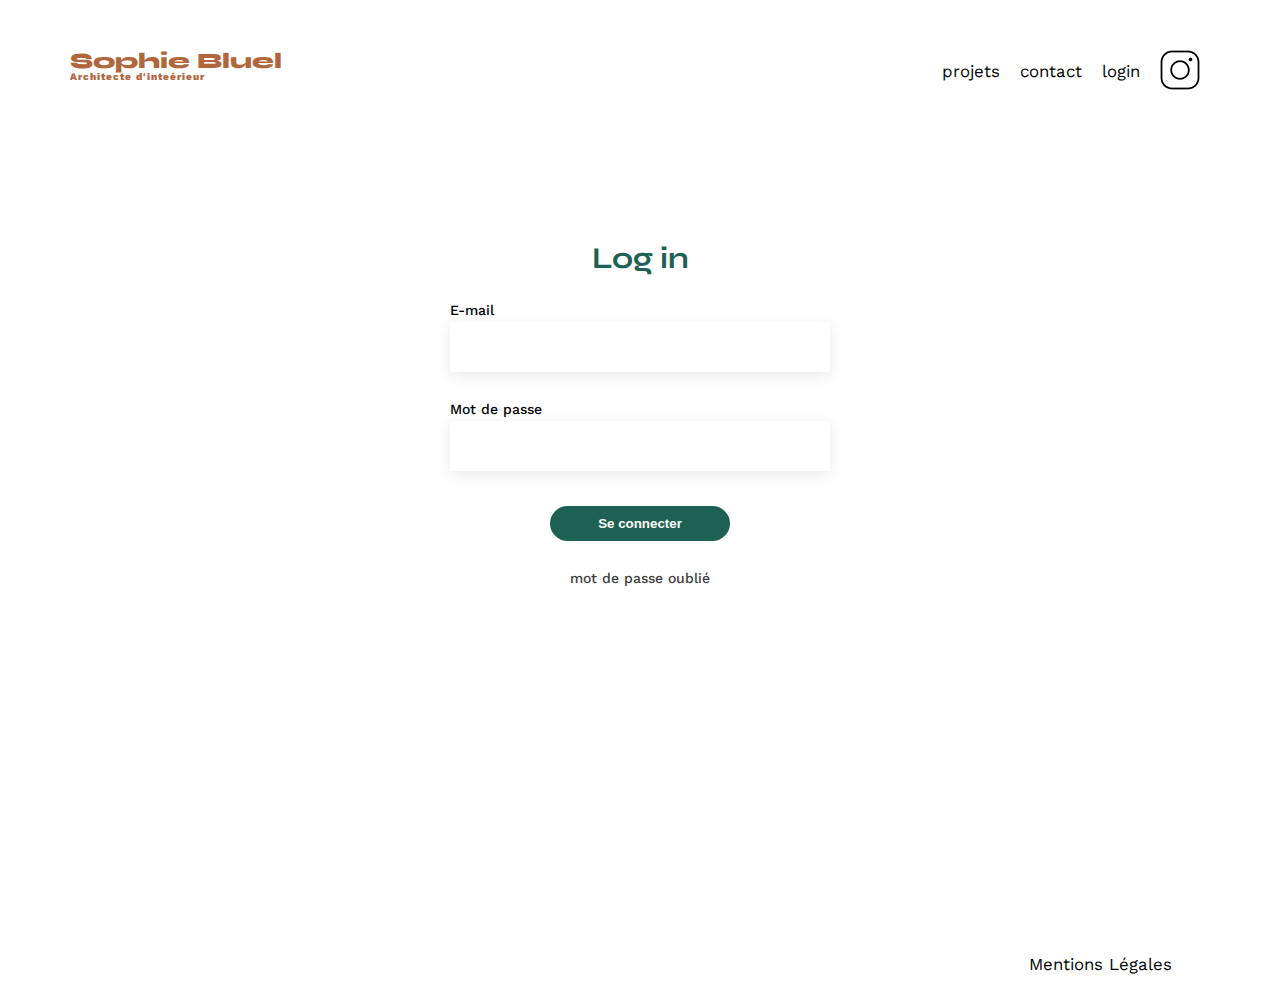
==== FrontEnd/login.html @ 2159359e "login_integration" ====
<!DOCTYPE html>
<html lang="fr">
<head>
    <meta charset="UTF-8">
    <title>Sophie Bluel - Architecte d'intérieur</title>
    <meta name="viewport" content="width=device-width, initial-scale=1.0">
    <link rel="preconnect" href="https://fonts.googleapis.com">
    <link rel="preconnect" href="https://fonts.gstatic.com" crossorigin>
    <link href="https://fonts.googleapis.com/css2?family=Syne:wght@700;800&family=Work+Sans&display=swap" rel="stylesheet">
    <meta name="description" content="">
    <link rel="stylesheet" href="./assets/style.css">
    <link rel="stylesheet" href="./assets/frontstyle.css">
</head>
<body>
<header>
    <h1>Sophie Bluel <span>Architecte d'inteérieur</span></h1>
    <nav>
        <ul>
            <li>projets</li>
            <li>contact</li>
            <li>login</li>
            <li><img src="./assets/icons/instagram.png" alt="Instagram"></li>
        </ul>
    </nav>
</header>
<main>
    <div class="login-form">
        <div class="title"><h2>Log in</h2></div>
        <form action="">
            <div class="form-control">
                <label for="email">E-mail</label>
                <input type="email" name="email" id="email">
            </div>
            <div class="form-control">
                <label for="password">Mot de passe</label>
                <input type="password" name="password" id="password">
            </div>
            <button type="submit">Se connecter</button>
        </form>
        <div class="reset"><a href="#">mot de passe oublié</a></div>
    </div>
</main>

<footer>
    <nav>
        <ul>
            <li>Mentions Légales</li>
        </ul>
    </nav>
</footer>
</body>
</html>
---- FrontEnd/assets/style.css ----
/* http://meyerweb.com/eric/tools/css/reset/
   v2.0 | 20110126
   License: none (public domain)
*/

*{
	box-sizing: border-box;
}

html, body, div, span, applet, object, iframe,
h1, h2, h3, h4, h5, h6, p, blockquote, pre,
a, abbr, acronym, address, big, cite, code,
del, dfn, em, img, ins, kbd, q, s, samp,
small, strike, strong, sub, sup, tt, var,
b, u, i, center,
dl, dt, dd, ol, ul, li,
fieldset, form, label, legend,
table, caption, tbody, tfoot, thead, tr, th, td,
article, aside, canvas, details, embed,
figure, figcaption, footer, header, hgroup,
menu, nav, output, ruby, section, summary,
time, mark, audio, video {
	margin: 0;
	padding: 0;
	border: 0;
	font-size: 100%;
	font: inherit;
	vertical-align: baseline;
}
/* HTML5 display-role reset for older browsers */
article, aside, details, figcaption, figure,
footer, header, hgroup, menu, nav, section {
	display: block;
}
body {
	line-height: 1;
}
ol, ul {
	list-style: none;
}
blockquote, q {
	quotes: none;
}
blockquote:before, blockquote:after,
q:before, q:after {
	content: '';
	content: none;
}
table {
	border-collapse: collapse;
	border-spacing: 0;
}
/** end reset css**/
body {
	max-width: 1140px;
	margin:auto;
	font-family: 'Work Sans' ;
	font-size: 14px;
}
header {
	display: flex;
	justify-content: space-between;
	margin: 50px 0
}
section {
	margin: 50px 0
}

h1{
	display: flex;
	flex-direction: column;
	font-family: 'Syne';
	font-size: 22px;
	font-weight: 800;
	color: #B1663C
}

h1 > span {
	font-family: 'Work Sans';
	font-size:10px;
	letter-spacing: 0.1em;
;
}

h2{
	font-family: 'Syne';
	font-weight: 700;
	font-size: 30px;
	color: #1D6154;
}
nav ul {
	display: flex;
	align-items: center;
	list-style-type: none;

}
nav li {
	padding: 0 10px;
	font-size: 1.2em;
}

li:hover {
	color: #B1663C;
}
#introduction {
	display: flex;
	align-items: center;
}
#introduction figure {
	flex: 1;
}
#introduction img {
	display: block;
	margin: auto;
	width: 80%;
}

#introduction article {
	flex: 1;
}
#introduction h2 {
	margin-bottom: 1em;
}

#introduction p {
	margin-bottom: 0.5em;
}
#portfolio h2 {
	text-align: center;
	margin-bottom: 1em;
}

.filtres {
	width: 100%;
	display: flex;
	flex-flow: row nowrap;
	justify-content: center;
	margin-bottom: 50px;
}
.filtres a {
	text-decoration: none;
}
.filtre {
	min-width: 100px;
	font-family: 'Syne';
	padding: 10px 15px 10px 15px;
	font-size: 16px;
	font-weight: 700;
	text-align: center;
	border: 1px solid #1D6154;
	background-color: white;
	color: #1D6154;
	margin-right: 15px;
	border-radius: 25px;
	cursor: pointer;
}

.active {
	background-color: #1D6154;
	color: white;
}

.gallery {
	width: 100%;
	display: grid;
	grid-template-columns: 1fr 1fr 1fr;
	grid-column-gap: 20px;
	grid-row-gap: 20px;
}

.gallery img {
	width: 100%;

}
#contact {
	width: 50%;
margin: auto;
}
#contact > * {
	text-align: center;

}
#contact h2{
	margin-bottom: 20px;
}
#contact form {
	text-align: left;
	margin-top:30px;
	display: flex;
	flex-direction: column;
}

#contact input {
	height: 50px;
	font-size: 1.2em;
	border: none;
	box-shadow: 0px 4px 14px rgba(0, 0, 0, 0.09);
}
#contact label {
	margin: 2em 0 1em 0;
}
#contact textarea {
	border: none;
	box-shadow: 0px 4px 14px rgba(0, 0, 0, 0.09);
}

input[type="submit"]{
	font-family: 'Syne';
	font-weight: 700;
	color: white;
	background-color: #1D6154;
	margin : 2em auto ;
	width: 180px;
	text-align: center;
	border-radius: 60px ;
}

footer nav ul {
	display: flex;
	justify-content: flex-end;
	margin: 2em
}
---- FrontEnd/assets/frontstyle.css ----
main {
    padding: 100px 0 350px 0;
}

.login-form {
    margin: auto;
}
.title h2 {
    text-align: center;
}
.login-form div {
    margin: auto;
    font-weight: 500;
}

.login-form input {
    width: 380px;
    height: 50px;
    margin-top: 5px;
    border: none;
    box-shadow: 0px 4px 14px rgba(0, 0, 0, 0.09);
}

.form-control {
    padding-top: 30px;
    display: flex;
    flex-flow: column nowrap;
}


form {
    display:flex;
    flex-flow: column nowrap;
    justify-content: space-between;

}

form button {
    width: 180px;
    height: 35px;
    margin: auto;
    border-radius: 25px;
    background-color: #1D6154;
    font-weight: 700;
    color: white;
    border: none;
    margin-top: 35px;
}

.reset {
    margin: auto;
    padding-top: 30px;
    text-align: center;
}

.reset a {
    text-decoration: none;
    color: #3D3D3D;
}

.reset a:hover {
    text-decoration: underline;
}

footer {
    background-color: white;
    width: 100%;
    height: 60px;
    display: flex;
    align-items: center;
    justify-content: flex-end;
}
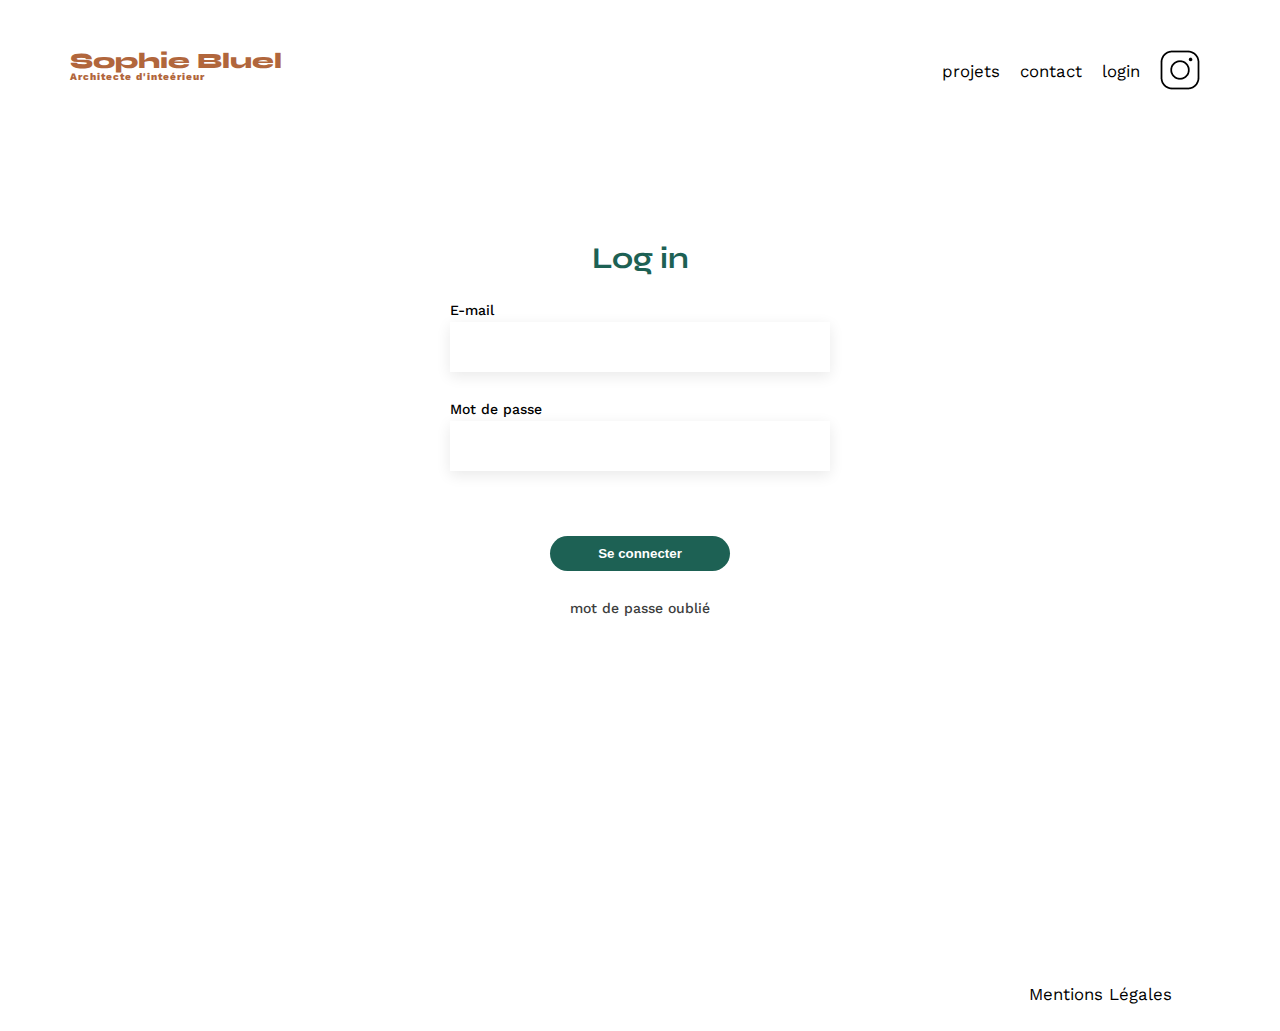
==== commit 3882db26: "login_page" ====
--- a/FrontEnd/login.html
+++ b/FrontEnd/login.html
@@ -26,7 +26,7 @@
 <main>
     <div class="login-form">
         <div class="title"><h2>Log in</h2></div>
-        <form action="">
+        <form>
             <div class="form-control">
                 <label for="email">E-mail</label>
                 <input type="email" name="email" id="email">
@@ -35,7 +35,10 @@
                 <label for="password">Mot de passe</label>
                 <input type="password" name="password" id="password">
             </div>
-            <button type="submit">Se connecter</button>
+            <div class="form-control">
+                <p class="error"></p>
+            </div>
+            <button type="submit" id="btn-submit">Se connecter</button>
         </form>
         <div class="reset"><a href="#">mot de passe oublié</a></div>
     </div>
@@ -48,5 +51,7 @@
         </ul>
     </nav>
 </footer>
+
+<script src="login.js"></script>
 </body>
 </html>
--- a/FrontEnd/assets/style.css
+++ b/FrontEnd/assets/style.css
@@ -99,9 +99,15 @@
 	font-size: 1.2em;
 }
 
-li:hover {
+nav li a:hover {
 	color: #B1663C;
 }
+
+nav li a {
+	text-decoration: none;
+	color: black;
+}
+
 #introduction {
 	display: flex;
 	align-items: center;
--- a/FrontEnd/assets/frontstyle.css
+++ b/FrontEnd/assets/frontstyle.css
@@ -73,3 +73,6 @@
     justify-content: flex-end;
 }
 
+.error {
+    color: red;
+}
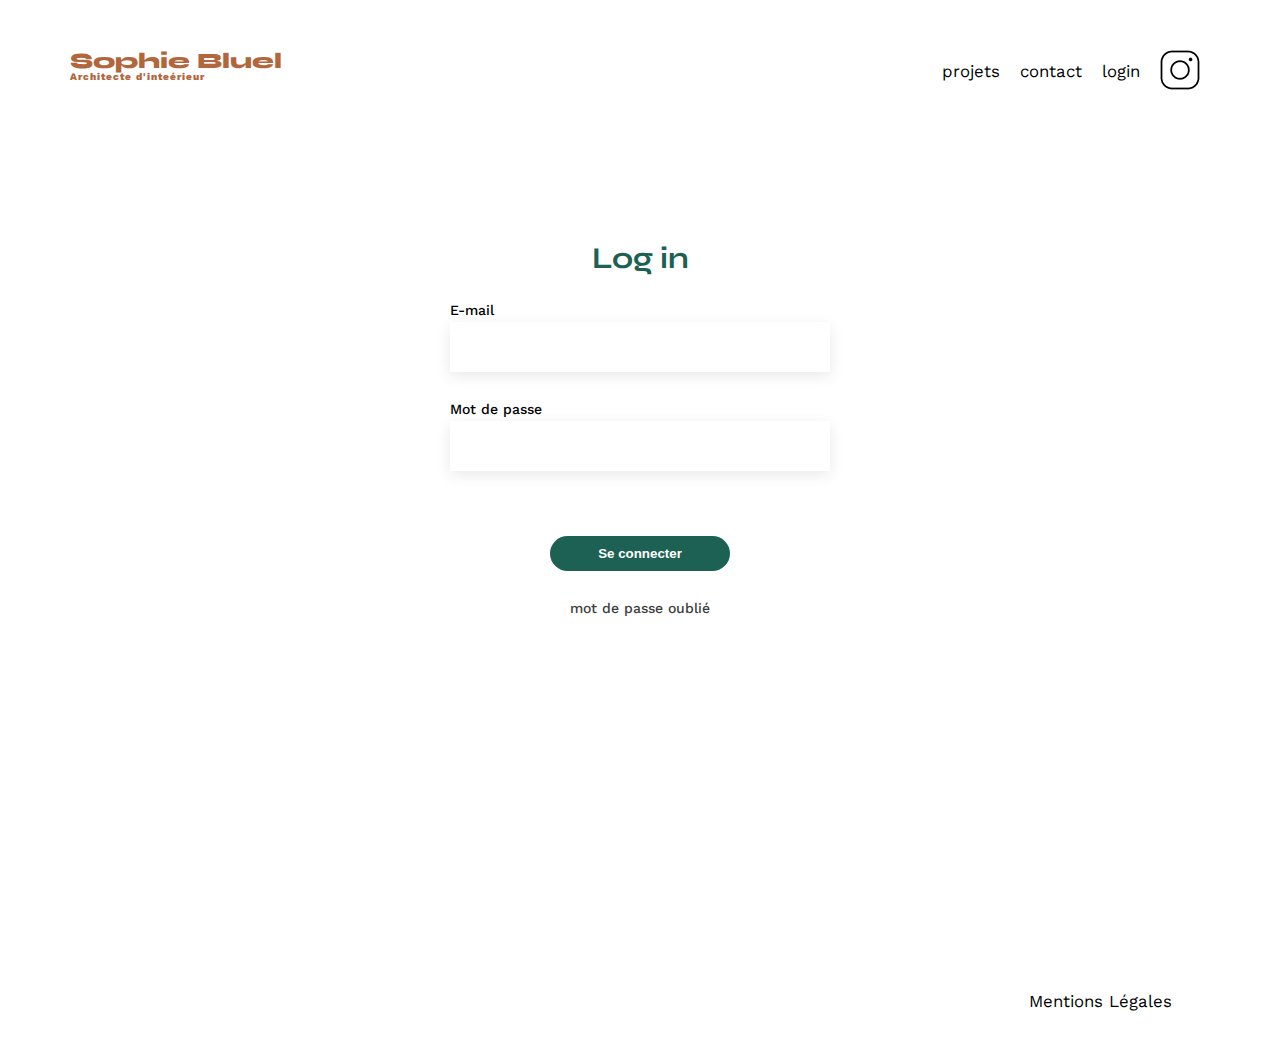
==== commit 47832a70: "Add new project system" ====
--- a/FrontEnd/login.html
+++ b/FrontEnd/login.html
@@ -23,7 +23,7 @@
         </ul>
     </nav>
 </header>
-<main>
+<main class="login-body">
     <div class="login-form">
         <div class="title"><h2>Log in</h2></div>
         <form>
--- a/FrontEnd/assets/style.css
+++ b/FrontEnd/assets/style.css
@@ -136,17 +136,17 @@
 	margin-bottom: 1em;
 }
 
-.filtres {
+.filters {
 	width: 100%;
 	display: flex;
 	flex-flow: row nowrap;
 	justify-content: center;
 	margin-bottom: 50px;
 }
-.filtres a {
+.filters a {
 	text-decoration: none;
 }
-.filtre {
+.filter {
 	min-width: 100px;
 	font-family: 'Syne';
 	padding: 10px 15px 10px 15px;
@@ -162,8 +162,8 @@
 }
 
 .active {
-	background-color: #1D6154;
-	color: white;
+	background-color: #1D6154 !important;
+	color: white !important;
 }
 
 .gallery {
@@ -227,3 +227,10 @@
 	margin: 2em
 }
 
+#portfolio h2 {
+	margin-bottom: 90px;
+}
+
+
+
+
--- a/FrontEnd/assets/frontstyle.css
+++ b/FrontEnd/assets/frontstyle.css
@@ -1,6 +1,5 @@
-
-
-main {
+/*---------form CSS--------------*/
+.login-body {
     padding: 100px 0 350px 0;
 }
 
@@ -15,7 +14,7 @@
     font-weight: 500;
 }
 
-.login-form input {
+form input {
     width: 380px;
     height: 50px;
     margin-top: 5px;
@@ -23,7 +22,7 @@
     box-shadow: 0px 4px 14px rgba(0, 0, 0, 0.09);
 }
 
-.form-control {
+form > div {
     padding-top: 30px;
     display: flex;
     flex-flow: column nowrap;
@@ -47,6 +46,11 @@
     color: white;
     border: none;
     margin-top: 35px;
+    cursor: pointer;
+}
+
+form button:hover {
+    background-color: #0E2F28;
 }
 
 .reset {
@@ -64,15 +68,7 @@
     text-decoration: underline;
 }
 
-footer {
-    background-color: white;
-    width: 100%;
-    height: 60px;
-    display: flex;
-    align-items: center;
-    justify-content: flex-end;
-}
-
 .error {
     color: red;
 }
+/*---------------------------------------------------*/